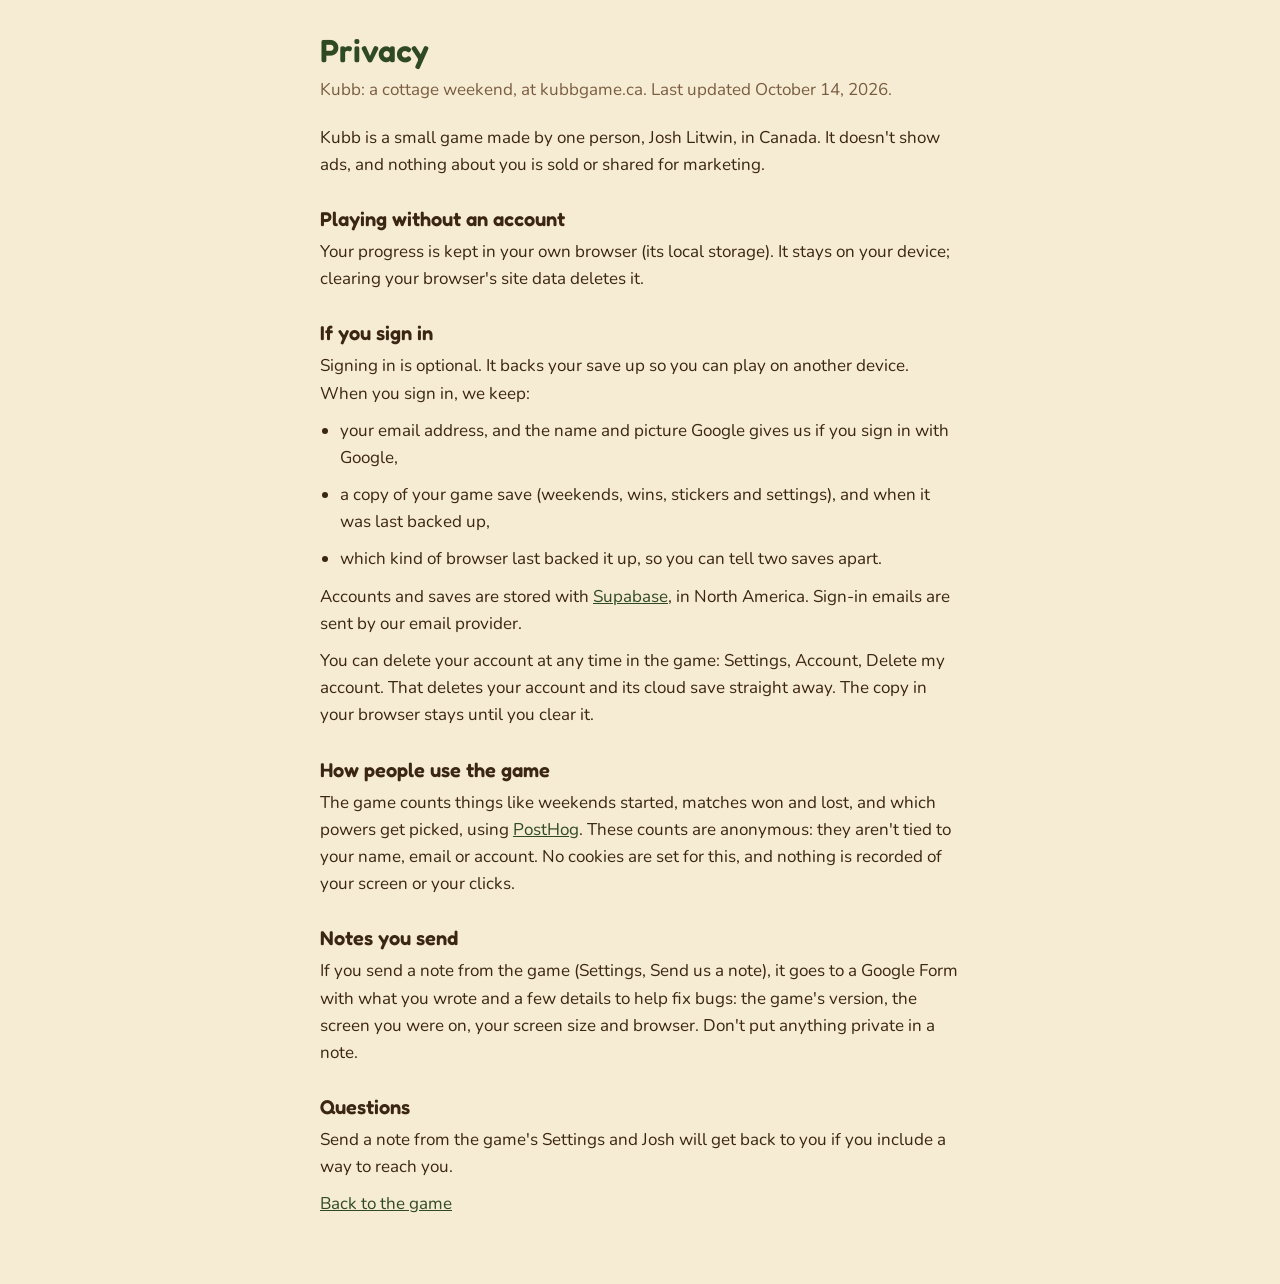
==== privacy/index.html @ 0a02a682 "Game build 35efe3e" ====
<!doctype html>
<html lang="en">
<head>
<meta charset="utf-8">
<meta name="viewport" content="width=device-width, initial-scale=1">
<title>Kubb Privacy</title>
<link rel="icon" href="/favicon.png">
<link rel="stylesheet" href="https://fonts.googleapis.com/css2?family=Fredoka:wght@500;600&family=Nunito:wght@400;700&display=swap">
<style>
:root { --bg: #f6ecd4; --card: #fcf1da; --ink: #3b2614; --soft: #7a5d40; --edge: #6b4423; --lawn: #2f4a22; }
@media (prefers-color-scheme: dark) { :root { --bg: #1d2516; --card: #26301d; --ink: #f3e6c8; --soft: #c9b48f; --edge: #8a6a45; --lawn: #b5d39a; color-scheme: dark; } }
body { margin: 0; background: var(--bg); color: var(--ink); font: 17px/1.6 "Nunito", "Trebuchet MS", sans-serif; }
main { max-width: 640px; margin: 0 auto; padding-inline: 16px; padding-block: 32px 56px; }
h1 { font: 600 2rem/1.2 "Fredoka", sans-serif; color: var(--lawn); margin: 0 0 6px; }
h2 { font: 600 1.25rem/1.3 "Fredoka", sans-serif; margin: 28px 0 6px; }
p, li { margin: 0 0 10px; }
ul { padding-left: 20px; margin: 0 0 10px; }
.when { color: var(--soft); margin-bottom: 20px; }
a { color: var(--lawn); }
</style>
</head>
<body>
<main>
  <h1>Privacy</h1>
  <p class="when">Kubb: a cottage weekend, at kubbgame.ca. Last updated October 14, 2026.</p>

  <p>Kubb is a small game made by one person, Josh Litwin, in Canada. It doesn't show ads, and nothing about you is sold or shared for marketing.</p>

  <h2>Playing without an account</h2>
  <p>Your progress is kept in your own browser (its local storage). It stays on your device; clearing your browser's site data deletes it.</p>

  <h2>If you sign in</h2>
  <p>Signing in is optional. It backs your save up so you can play on another device. When you sign in, we keep:</p>
  <ul>
    <li>your email address, and the name and picture Google gives us if you sign in with Google,</li>
    <li>a copy of your game save (weekends, wins, stickers and settings), and when it was last backed up,</li>
    <li>which kind of browser last backed it up, so you can tell two saves apart.</li>
  </ul>
  <p>Accounts and saves are stored with <a href="https://supabase.com/privacy" rel="noopener">Supabase</a>, in North America. Sign-in emails are sent by our email provider.</p>
  <p>You can delete your account at any time in the game: Settings, Account, Delete my account. That deletes your account and its cloud save straight away. The copy in your browser stays until you clear it.</p>

  <h2>How people use the game</h2>
  <p>The game counts things like weekends started, matches won and lost, and which powers get picked, using <a href="https://posthog.com/privacy" rel="noopener">PostHog</a>. These counts are anonymous: they aren't tied to your name, email or account. No cookies are set for this, and nothing is recorded of your screen or your clicks.</p>

  <h2>Notes you send</h2>
  <p>If you send a note from the game (Settings, Send us a note), it goes to a Google Form with what you wrote and a few details to help fix bugs: the game's version, the screen you were on, your screen size and browser. Don't put anything private in a note.</p>

  <h2>Questions</h2>
  <p>Send a note from the game's Settings and Josh will get back to you if you include a way to reach you.</p>

  <p><a href="/">Back to the game</a></p>
</main>
</body>
</html>
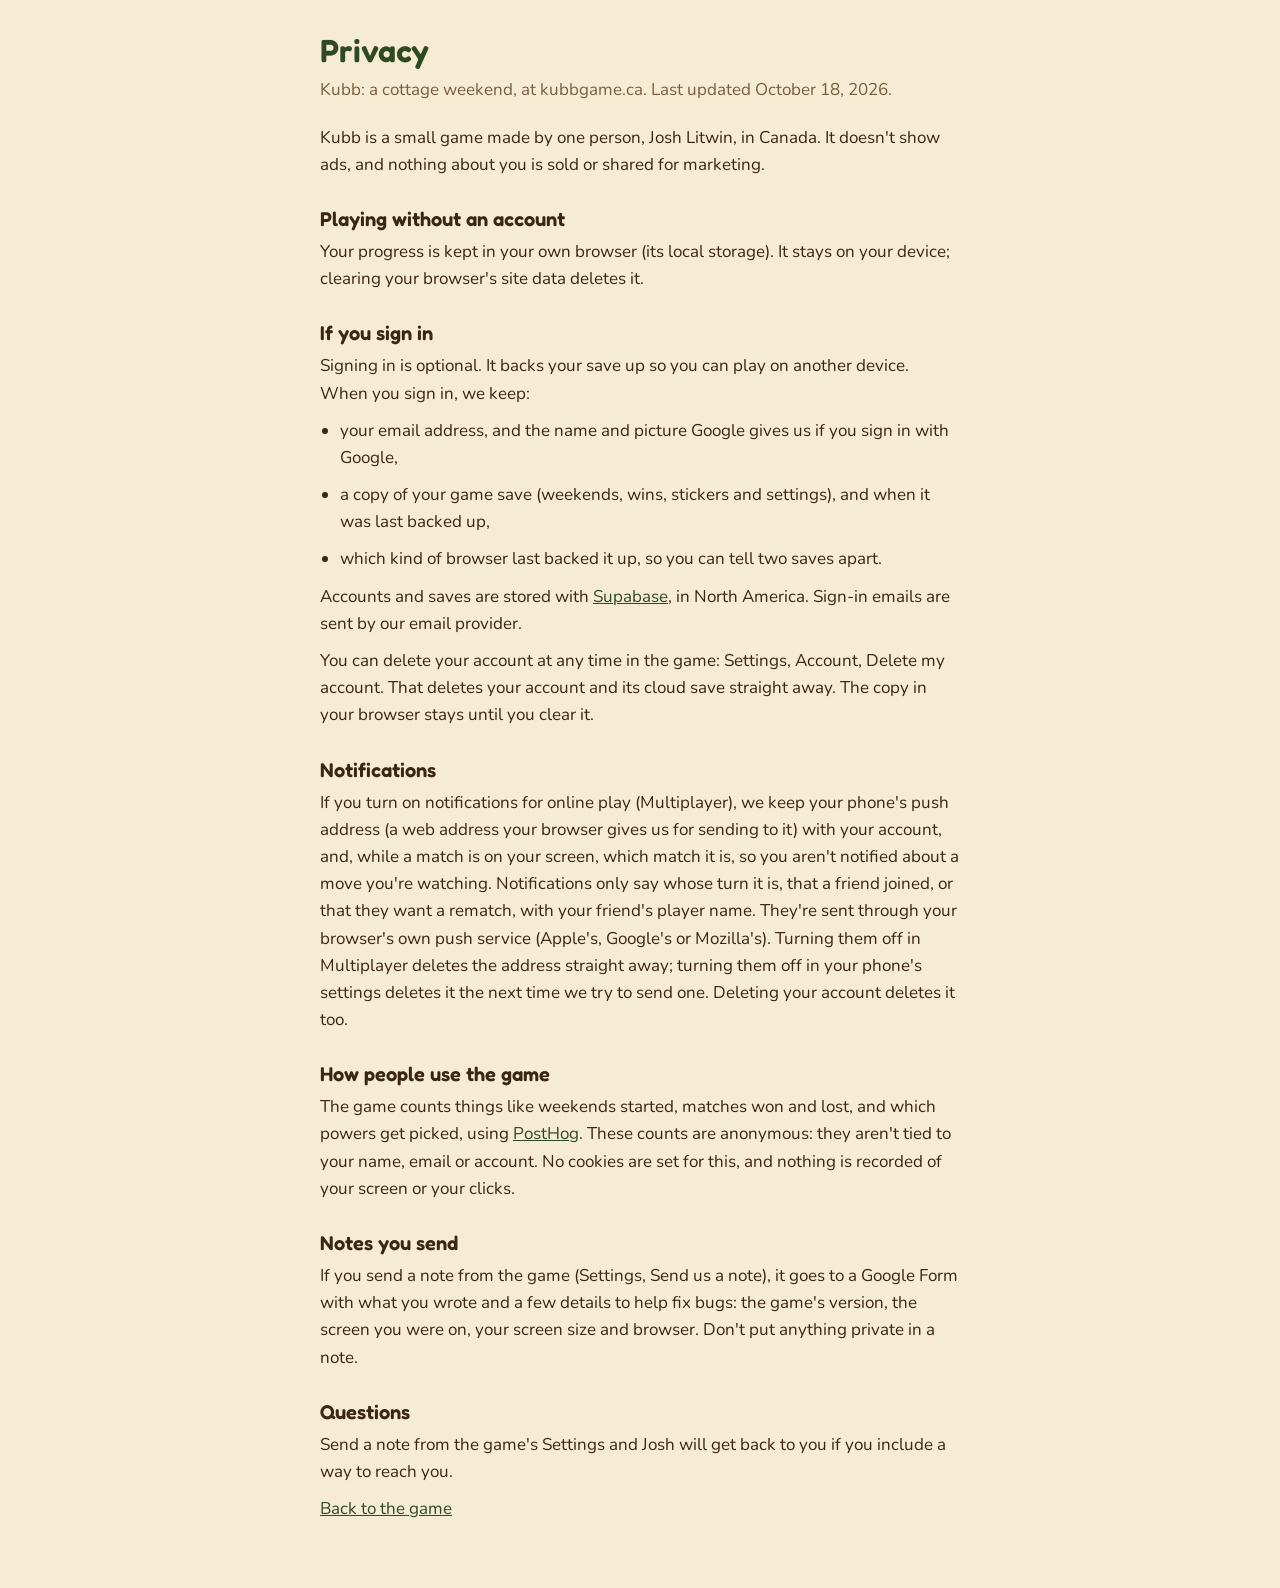
==== commit 75290234: "Game build 05851b9" ====
--- a/privacy/index.html
+++ b/privacy/index.html
@@ -22,7 +22,7 @@
 <body>
 <main>
   <h1>Privacy</h1>
-  <p class="when">Kubb: a cottage weekend, at kubbgame.ca. Last updated October 14, 2026.</p>
+  <p class="when">Kubb: a cottage weekend, at kubbgame.ca. Last updated October 18, 2026.</p>
 
   <p>Kubb is a small game made by one person, Josh Litwin, in Canada. It doesn't show ads, and nothing about you is sold or shared for marketing.</p>
 
@@ -39,6 +39,9 @@
   <p>Accounts and saves are stored with <a href="https://supabase.com/privacy" rel="noopener">Supabase</a>, in North America. Sign-in emails are sent by our email provider.</p>
   <p>You can delete your account at any time in the game: Settings, Account, Delete my account. That deletes your account and its cloud save straight away. The copy in your browser stays until you clear it.</p>
 
+  <h2>Notifications</h2>
+  <p>If you turn on notifications for online play (Multiplayer), we keep your phone's push address (a web address your browser gives us for sending to it) with your account, and, while a match is on your screen, which match it is, so you aren't notified about a move you're watching. Notifications only say whose turn it is, that a friend joined, or that they want a rematch, with your friend's player name. They're sent through your browser's own push service (Apple's, Google's or Mozilla's). Turning them off in Multiplayer deletes the address straight away; turning them off in your phone's settings deletes it the next time we try to send one. Deleting your account deletes it too.</p>
+
   <h2>How people use the game</h2>
   <p>The game counts things like weekends started, matches won and lost, and which powers get picked, using <a href="https://posthog.com/privacy" rel="noopener">PostHog</a>. These counts are anonymous: they aren't tied to your name, email or account. No cookies are set for this, and nothing is recorded of your screen or your clicks.</p>
 
